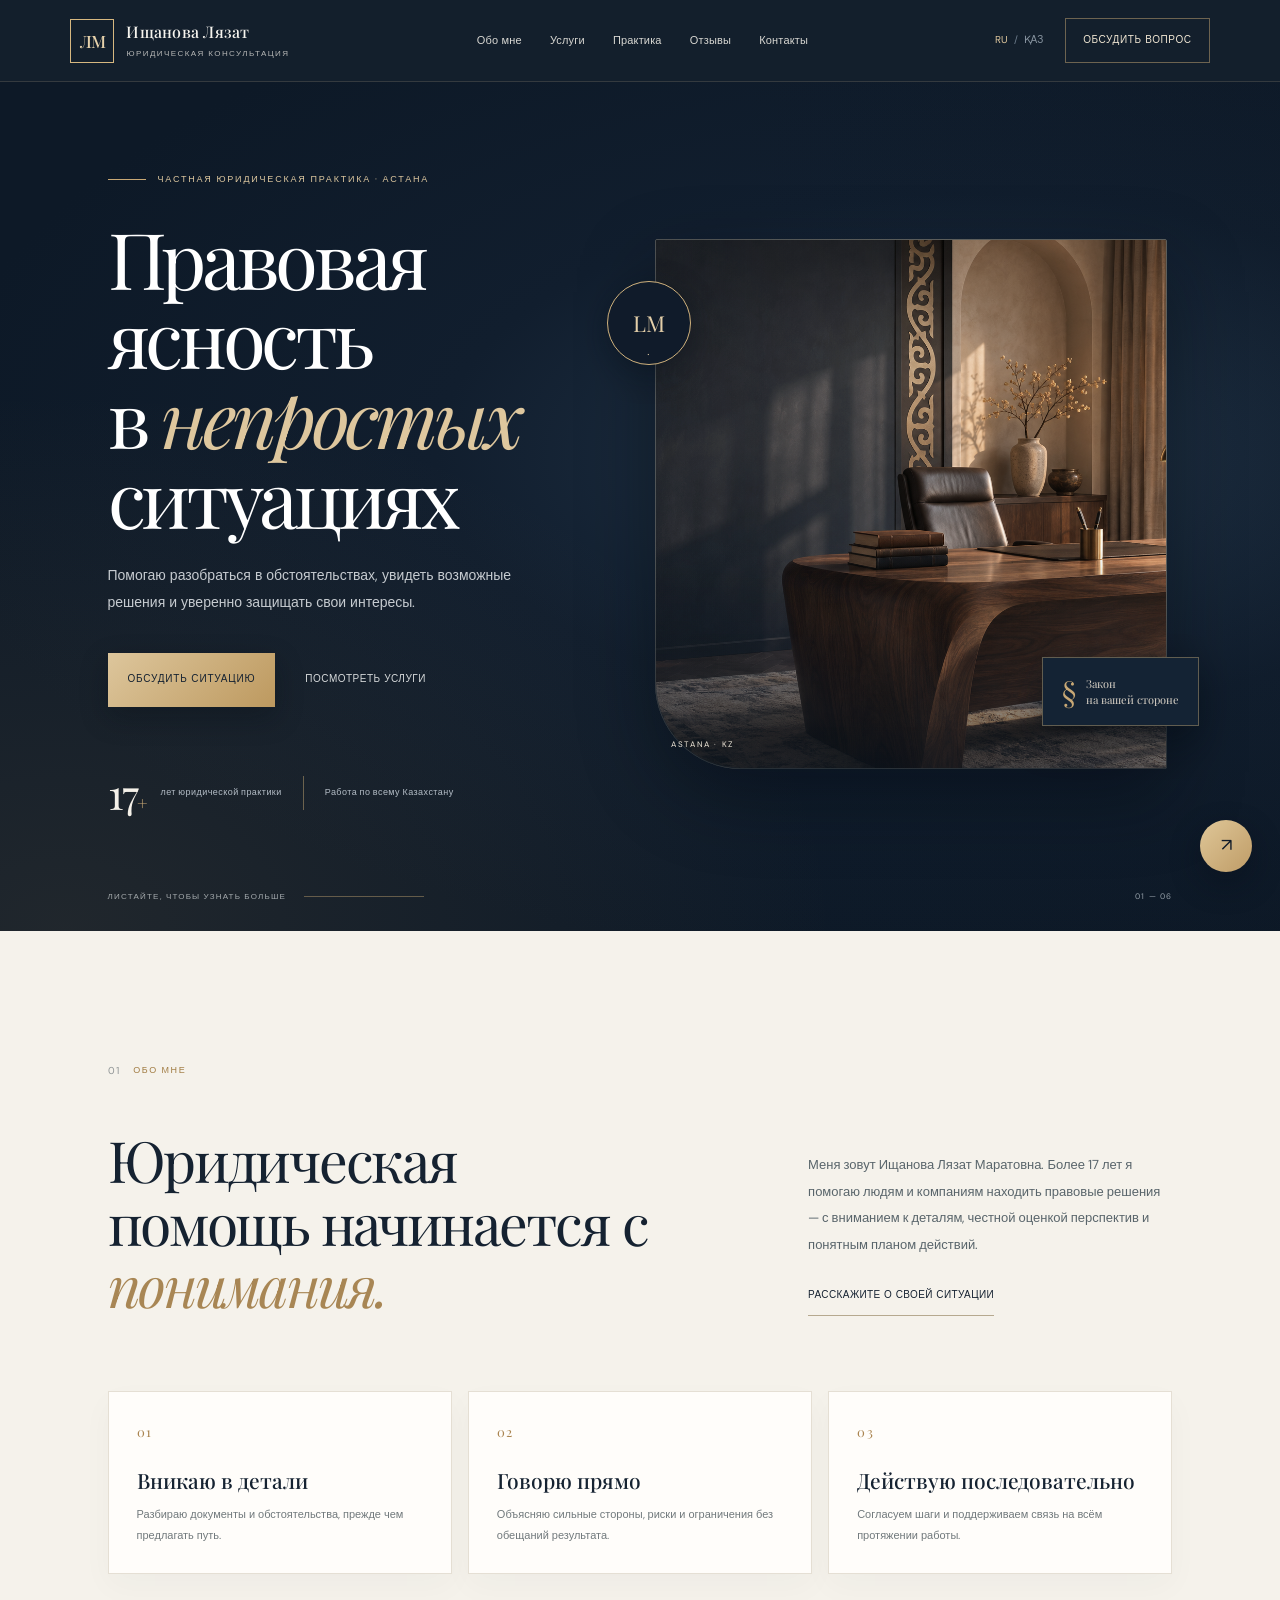
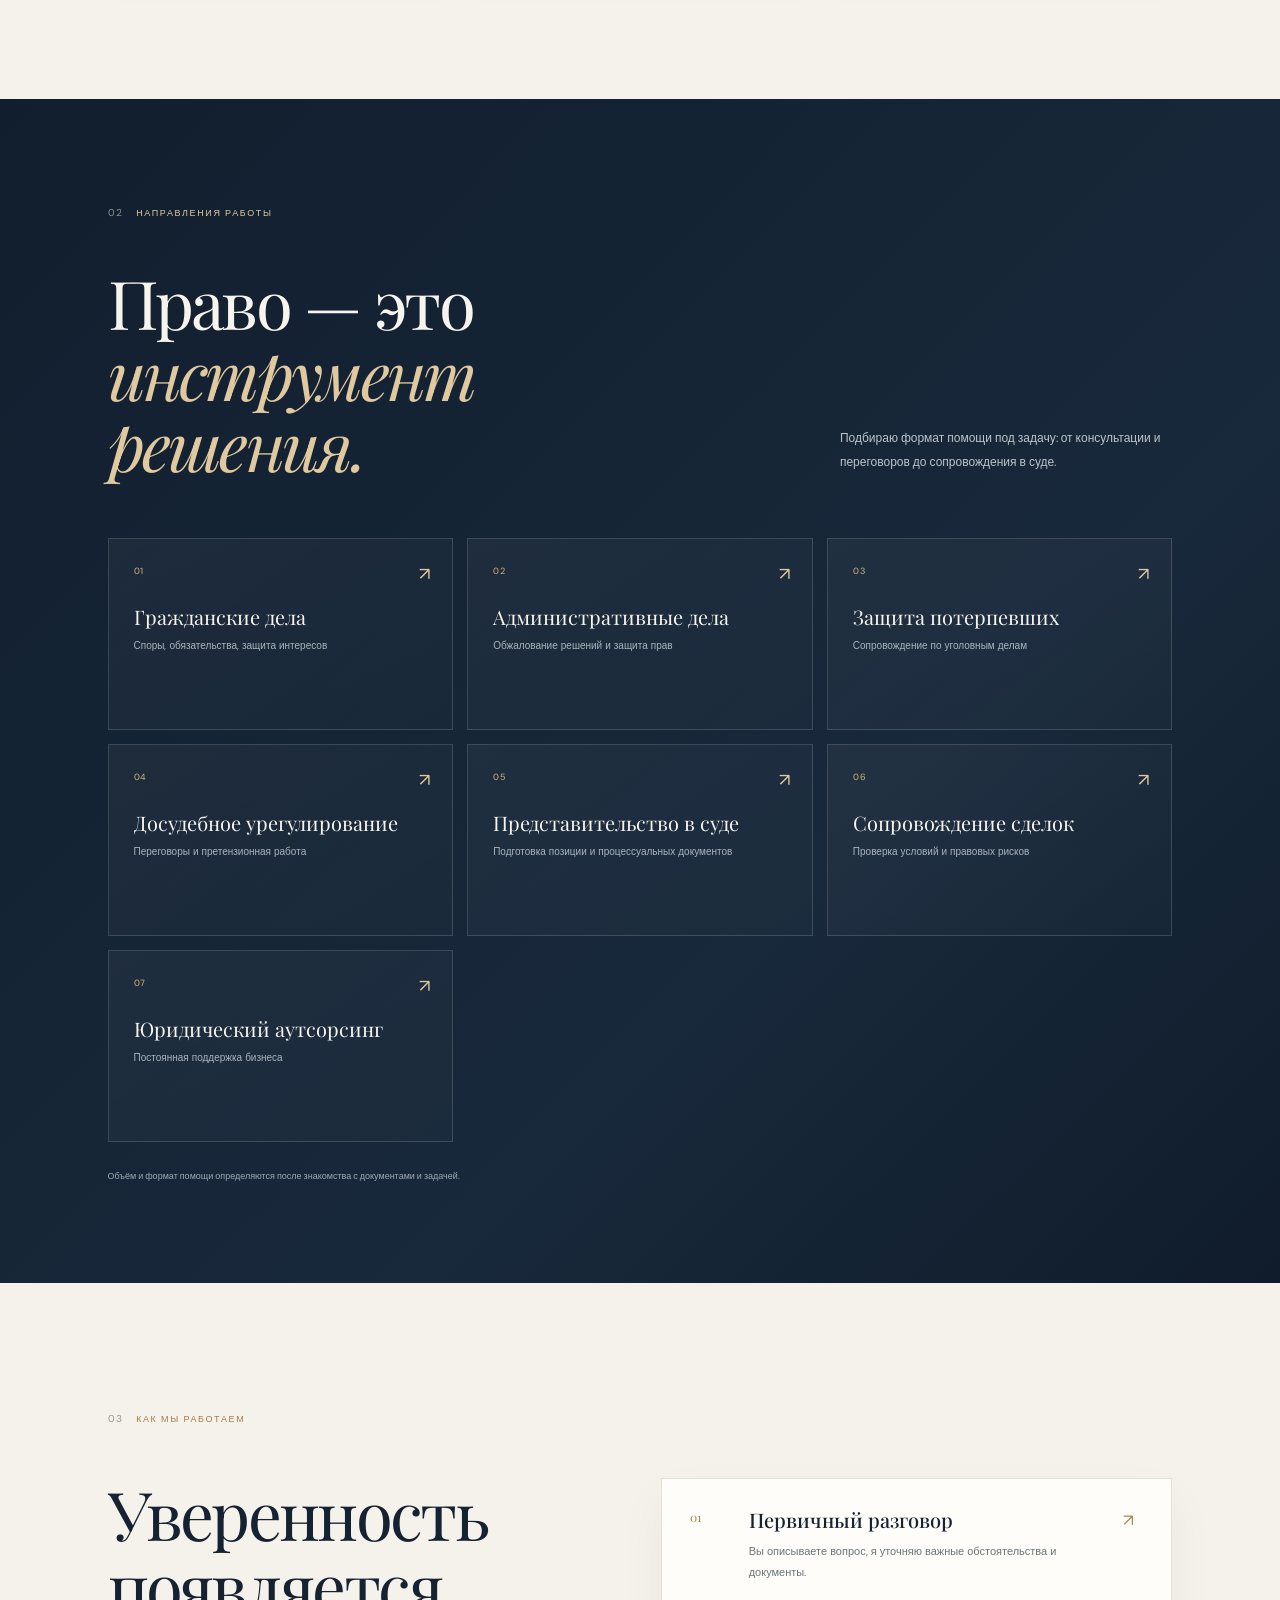
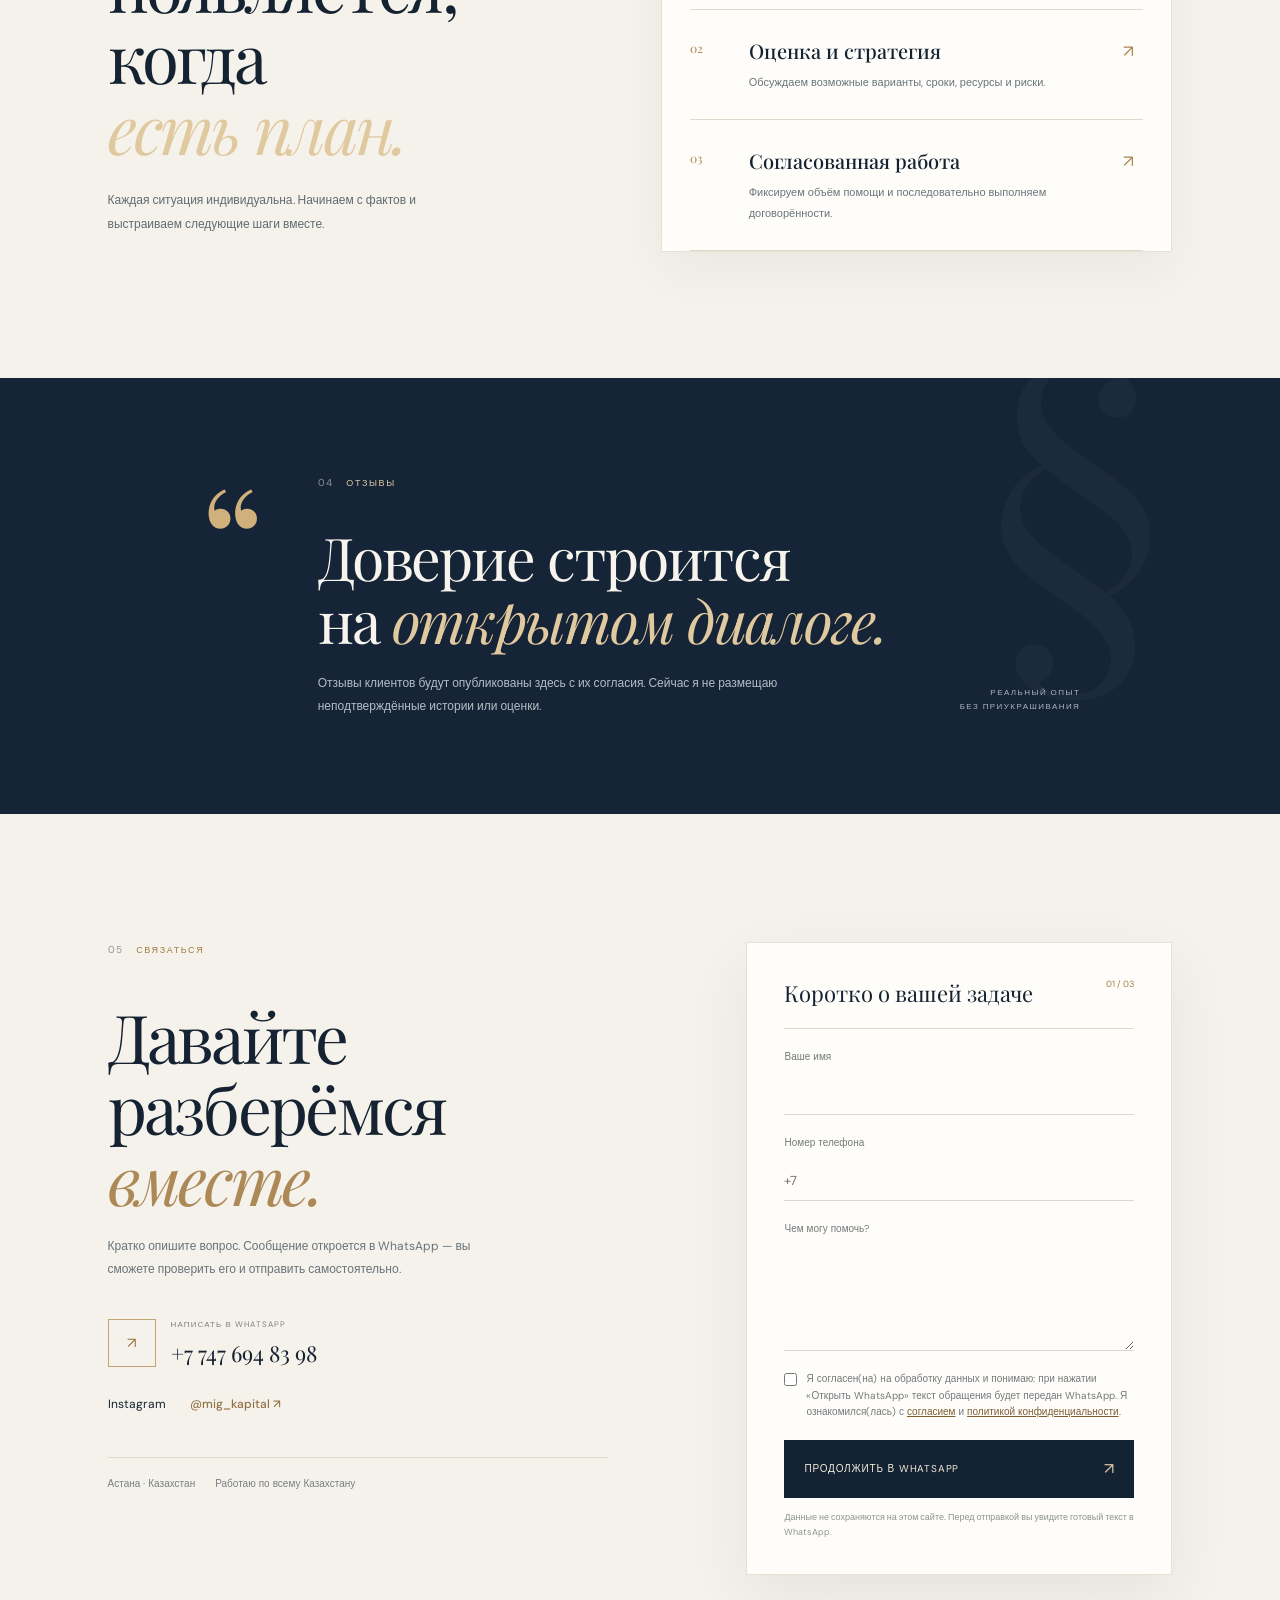
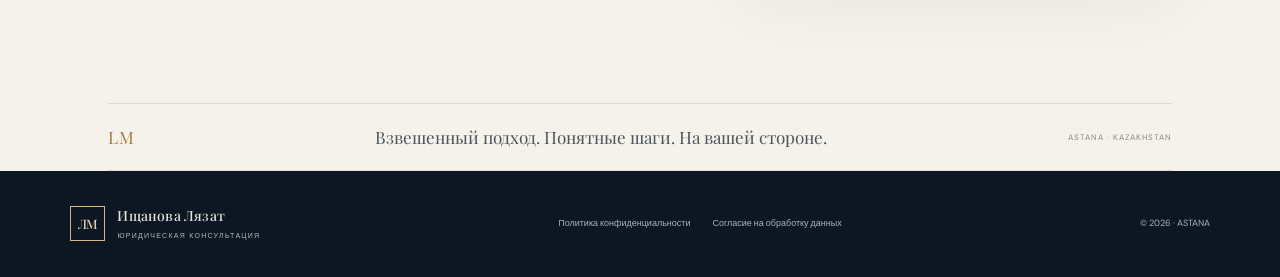
==== index.html @ 74472307 "initial commit" ====
<!doctype html>
<html lang="ru">
<head>
  <meta charset="UTF-8" />
  <meta name="viewport" content="width=device-width, initial-scale=1" />
  <meta name="theme-color" content="#101c2b" />
  <meta name="description" content="Юридическая консультация Ищановой Лязат Маратовны в Астане. Правовая помощь гражданам и бизнесу по всему Казахстану. Опыт более 17 лет." />
  <meta property="og:title" content="Ищанова Лязат Маратовна — юридическая консультация" />
  <meta property="og:description" content="Взвешенная юридическая помощь в Астане и по всему Казахстану." />
  <meta property="og:type" content="website" />
  <title>Ищанова Лязат Маратовна — юридическая консультация в Астане</title>
  <link rel="icon" href="./favicon.svg" type="image/svg+xml" />
  <link rel="preconnect" href="https://fonts.googleapis.com" />
  <link rel="preconnect" href="https://fonts.gstatic.com" crossorigin />
  <link href="https://fonts.googleapis.com/css2?family=DM+Sans:wght@400;500;600;700&family=Playfair+Display:wght@400;500;600&display=swap" rel="stylesheet" />
  <link href="https://fonts.googleapis.com/css2?family=Noto+Sans:ital,wght@0,400..700;1,400..700&family=Noto+Serif:ital,wght@0,400..700;1,400..700&display=swap" rel="stylesheet" />
  <link rel="stylesheet" href="./styles.css" />
  <link rel="stylesheet" href="./redesign.css" />
  <script type="application/ld+json" id="schema">{"@context":"https://schema.org","@type":"LegalService","name":"Юридическая консультация Ищановой Лязат Маратовны","telephone":"+77476948398","areaServed":{"@type":"Country","name":"Казахстан"},"address":{"@type":"PostalAddress","addressLocality":"Астана","addressCountry":"KZ"},"founder":{"@type":"Person","name":"Ищанова Лязат Маратовна"},"knowsLanguage":["ru","kk"]}</script>
</head>
<body>
  <header class="header" id="top">
    <a class="brand" href="#top" aria-label="На главную"><span class="brand-mark">ЛМ</span><span class="brand-copy"><strong>Ищанова Лязат</strong><small>ЮРИДИЧЕСКАЯ КОНСУЛЬТАЦИЯ</small></span></a>
    <button class="menu-toggle" aria-label="Открыть меню" aria-expanded="false"><span></span><span></span></button>
    <nav class="nav" aria-label="Основная навигация"><a href="#about" data-i="navAbout">Обо мне</a><a href="#services" data-i="navServices">Услуги</a><a href="#approach" data-i="navPractice">Практика</a><a href="#reviews" data-i="navReviews">Отзывы</a><a href="#contact" data-i="navContacts">Контакты</a></nav>
    <div class="header-actions"><div class="lang-switch" aria-label="Выбор языка"><button class="lang active" data-lang="ru">RU</button><span>/</span><button class="lang" data-lang="kk">ҚАЗ</button></div><a class="header-cta" href="https://wa.me/77476948398" target="_blank" rel="noopener noreferrer" data-i="headerCta">Обсудить вопрос <span>↗</span></a></div>
  </header>
  <main>
    <section class="hero section-shell">
      <div class="hero-copy"><div class="eyebrow"><span class="eyebrow-line"></span><span data-i="heroEyebrow">Частная юридическая практика · Астана</span></div>
        <h1 data-i="heroTitle">Правовая ясность<br/>в <em>непростых</em> ситуациях</h1>
        <p class="hero-lead" data-i="heroLead">Помогаю разобраться в обстоятельствах, увидеть возможные решения и уверенно защищать свои интересы.</p>
        <div class="hero-actions"><a class="button button-gold" href="#contact" data-i="heroButton">Обсудить ситуацию <span>↗</span></a><a class="text-link" href="#services" data-i="heroMore">Посмотреть услуги <span>↓</span></a></div>
        <div class="hero-proof"><span class="proof-number">17<span>+</span></span><span data-i="yearsLabel">лет юридической практики</span><i></i><span data-i="areaLabel">Работа по всему Казахстану</span></div>
      </div>
      <div class="hero-visual" aria-label="Иллюстрация юридической практики"><img class="hero-photo" src="./hero-office.png" alt="Editorial photograph of a refined legal office" /><div class="visual-grid"></div><div class="orbit orbit-one"></div><div class="orbit orbit-two"></div><div class="portrait-card"><div class="portrait-silhouette"><div class="portrait-head"></div><div class="portrait-body"></div></div><div class="portrait-caption"><span class="caption-rule"></span><span data-i="portraitCaption">Ваша ситуация заслуживает<br/>внимательного разбора</span></div></div><div class="seal">LM<span>·</span></div><div class="floating-note"><span>§</span><small data-i="floatingNote">Закон<br/>на вашей стороне</small></div><span class="visual-index">ASTANA · KZ</span></div>
      <div class="hero-bottom"><span data-i="scrollLabel">ЛИСТАЙТЕ, ЧТОБЫ УЗНАТЬ БОЛЬШЕ</span><span class="hero-bottom-line"></span><span>01 — 06</span></div>
    </section>

    <section class="intro section-shell" id="about"><div class="section-kicker"><span>01</span><span data-i="aboutKicker">ОБО МНЕ</span></div><div class="intro-main"><p class="section-title" data-i="aboutTitle">Юридическая помощь начинается с <em>понимания.</em></p><div class="intro-side"><p data-i="aboutText">Меня зовут Ищанова Лязат Маратовна. Более 17 лет я помогаю людям и компаниям находить правовые решения — с вниманием к деталям, честной оценкой перспектив и понятным планом действий.</p><a class="underlined" href="#contact" data-i="aboutLink">Расскажите о своей ситуации <span>↗</span></a></div></div><div class="value-row"><div class="value"><span class="value-icon">01</span><h3 data-i="value1Title">Вникаю в детали</h3><p data-i="value1Text">Разбираю документы и обстоятельства, прежде чем предлагать путь.</p></div><div class="value"><span class="value-icon">02</span><h3 data-i="value2Title">Говорю прямо</h3><p data-i="value2Text">Объясняю сильные стороны, риски и ограничения без обещаний результата.</p></div><div class="value"><span class="value-icon">03</span><h3 data-i="value3Title">Действую последовательно</h3><p data-i="value3Text">Согласуем шаги и поддерживаем связь на всём протяжении работы.</p></div></div></section>

    <section class="services-section" id="services"><div class="section-shell"><div class="services-head"><div class="section-kicker light"><span>02</span><span data-i="servicesKicker">НАПРАВЛЕНИЯ РАБОТЫ</span></div><div class="services-heading"><h2 data-i="servicesTitle">Право — это<br/><em>инструмент решения.</em></h2><p data-i="servicesLead">Подбираю формат помощи под задачу: от консультации и переговоров до сопровождения в суде.</p></div></div><div class="service-list">
      <a class="service-item" href="#contact"><span class="service-no">01</span><span class="service-name" data-i="s1">Гражданские дела</span><span class="service-detail" data-i="sd1">Споры, обязательства, защита интересов</span><span class="service-arrow">↗</span></a>
      <a class="service-item" href="#contact"><span class="service-no">02</span><span class="service-name" data-i="s2">Административные дела</span><span class="service-detail" data-i="sd2">Обжалование решений и защита прав</span><span class="service-arrow">↗</span></a>
      <a class="service-item" href="#contact"><span class="service-no">03</span><span class="service-name" data-i="s3">Защита потерпевших</span><span class="service-detail" data-i="sd3">Сопровождение по уголовным делам</span><span class="service-arrow">↗</span></a>
      <a class="service-item" href="#contact"><span class="service-no">04</span><span class="service-name" data-i="s4">Досудебное урегулирование</span><span class="service-detail" data-i="sd4">Переговоры и претензионная работа</span><span class="service-arrow">↗</span></a>
      <a class="service-item" href="#contact"><span class="service-no">05</span><span class="service-name" data-i="s5">Представительство в суде</span><span class="service-detail" data-i="sd5">Подготовка позиции и процессуальных документов</span><span class="service-arrow">↗</span></a>
      <a class="service-item" href="#contact"><span class="service-no">06</span><span class="service-name" data-i="s6">Сопровождение сделок</span><span class="service-detail" data-i="sd6">Проверка условий и правовых рисков</span><span class="service-arrow">↗</span></a>
      <a class="service-item" href="#contact"><span class="service-no">07</span><span class="service-name" data-i="s7">Юридический аутсорсинг</span><span class="service-detail" data-i="sd7">Постоянная поддержка бизнеса</span><span class="service-arrow">↗</span></a>
    </div><p class="service-footnote" data-i="serviceFootnote">Объём и формат помощи определяются после знакомства с документами и задачей.</p></div></section>

    <section class="approach section-shell" id="approach"><div class="section-kicker"><span>03</span><span data-i="practiceKicker">КАК МЫ РАБОТАЕМ</span></div><div class="approach-layout"><div><h2 data-i="practiceTitle">Уверенность<br/>появляется, когда<br/><em>есть план.</em></h2><p class="approach-sub" data-i="practiceLead">Каждая ситуация индивидуальна. Начинаем с фактов и выстраиваем следующие шаги вместе.</p></div><div class="steps"><article class="step"><span>01</span><div><h3 data-i="step1Title">Первичный разговор</h3><p data-i="step1Text">Вы описываете вопрос, я уточняю важные обстоятельства и документы.</p></div><b>↗</b></article><article class="step"><span>02</span><div><h3 data-i="step2Title">Оценка и стратегия</h3><p data-i="step2Text">Обсуждаем возможные варианты, сроки, ресурсы и риски.</p></div><b>↗</b></article><article class="step"><span>03</span><div><h3 data-i="step3Title">Согласованная работа</h3><p data-i="step3Text">Фиксируем объём помощи и последовательно выполняем договорённости.</p></div><b>↗</b></article></div></div></section>

    <section class="quote-band" id="reviews"><div class="section-shell quote-inner"><span class="quote-mark">“</span><div><div class="section-kicker light"><span>04</span><span data-i="reviewsKicker">ОТЗЫВЫ</span></div><h2 data-i="reviewsTitle">Доверие строится<br/>на <em>открытом диалоге.</em></h2><p data-i="reviewsText">Отзывы клиентов будут опубликованы здесь с их согласия. Сейчас я не размещаю неподтверждённые истории или оценки.</p></div><span class="quote-note" data-i="reviewsNote">РЕАЛЬНЫЙ ОПЫТ<br/>БЕЗ ПРИУКРАШИВАНИЯ</span></div></section>

    <section class="contact section-shell" id="contact"><div class="contact-left"><div class="section-kicker"><span>05</span><span data-i="contactKicker">СВЯЗАТЬСЯ</span></div><h2 data-i="contactTitle">Давайте разберёмся<br/><em>вместе.</em></h2><p data-i="contactText">Кратко опишите вопрос. Сообщение откроется в WhatsApp — вы сможете проверить его и отправить самостоятельно.</p><a class="contact-whatsapp" href="https://wa.me/77476948398" target="_blank" rel="noopener noreferrer"><span class="wa-icon">↗</span><span><small data-i="writeWhatsapp">НАПИСАТЬ В WHATSAPP</small><strong>+7 747 694 83 98</strong></span></a><a class="instagram-link" href="https://www.instagram.com/mig_kapital?rpxt=cnowOWkyOXo2dXRi" target="_blank" rel="noopener noreferrer"><span>Instagram</span><strong>@mig_kapital ↗</strong></a><div class="contact-meta"><span data-i="locationLabel">Астана · Казахстан</span><span data-i="geoLabel">Работаю по всему Казахстану</span></div></div>
      <form class="contact-form" id="contact-form"><div class="form-heading"><span data-i="formTitle">Коротко о вашей задаче</span><span>01 / 03</span></div><label><span data-i="nameLabel">Ваше имя</span><input name="name" autocomplete="name" required maxlength="80" placeholder="" /></label><label><span data-i="phoneLabel">Номер телефона</span><input name="phone" type="tel" autocomplete="tel" required maxlength="30" placeholder="+7" /></label><label><span data-i="messageLabel">Чем могу помочь?</span><textarea name="message" rows="4" required maxlength="1500"></textarea></label><label class="consent-check"><input name="consent" type="checkbox" required /><span data-i="consentShort">Я согласен(на) на обработку персональных данных и ознакомился(лась) с <a href="./consent.html" target="_blank">согласием</a> и <a href="./privacy.html" target="_blank">политикой конфиденциальности</a>.</span></label><button class="button button-dark" type="submit"><span data-i="formButton">Продолжить в WhatsApp</span><span>↗</span></button><p class="form-note" id="form-note" aria-live="polite" data-i="formNote">Данные не сохраняются на этом сайте. Перед отправкой вы увидите готовый текст в WhatsApp.</p></form>
    </section>
    <section class="closing-line"><span>LM</span><p data-i="closingText">Взвешенный подход. Понятные шаги. На вашей стороне.</p><span>ASTANA · KAZAKHSTAN</span></section>
  </main>
  <footer class="footer"><a class="brand footer-brand" href="#top"><span class="brand-mark">ЛМ</span><span class="brand-copy"><strong>Ищанова Лязат</strong><small>ЮРИДИЧЕСКАЯ КОНСУЛЬТАЦИЯ</small></span></a><div class="footer-links"><a href="./privacy.html" data-i="privacyLink">Политика конфиденциальности</a><a href="./consent.html" data-i="consentLink">Согласие на обработку данных</a></div><span>© <span id="year"></span> · ASTANA</span></footer>
  <a class="floating-wa" href="https://wa.me/77476948398" target="_blank" rel="noopener noreferrer" aria-label="Открыть WhatsApp">↗</a>
  <script src="./script.js" defer></script>
<script src=./form-copy.js defer></script><script src=./hero-copy.js defer></script><script src=./form.js defer></script></body>
</html>
---- styles.css ----
:root{--navy:#101c2b;--navy2:#172638;--ink:#182635;--muted:#65717a;--gold:#c9a875;--gold2:#dfc79e;--cream:#f5f3ef;--white:#fff;--line:#dedbd4;--serif:'Playfair Display',Georgia,serif;--sans:'DM Sans',Arial,sans-serif}*{box-sizing:border-box}html{scroll-behavior:smooth;scroll-padding-top:92px}body{margin:0;background:var(--cream);color:var(--ink);font-family:var(--sans);font-size:15px;-webkit-font-smoothing:antialiased}a{color:inherit;text-decoration:none}button,input,textarea{font:inherit}.section-shell{padding-left:max(7.2vw,28px);padding-right:max(7.2vw,28px)}.header{height:88px;padding:0 max(4.6vw,24px);display:flex;align-items:center;justify-content:space-between;background:var(--navy);color:#f7f5ef;position:sticky;top:0;z-index:20;border-bottom:1px solid #ffffff17}.brand{display:flex;align-items:center;gap:12px;min-width:220px}.brand-mark{width:42px;height:42px;border:1px solid #c9a8758c;color:var(--gold2);display:grid;place-items:center;font:500 16px var(--serif);letter-spacing:-1px}.brand-copy{display:flex;flex-direction:column;gap:5px}.brand-copy strong{font:500 16px var(--serif);letter-spacing:.01em}.brand-copy small{font-size:8px;letter-spacing:.15em;color:#b7b8b7}.nav{display:flex;align-items:center;gap:30px}.nav a{font-size:11px;color:#d5d7d8;transition:color .2s}.nav a:hover,.footer-links a:hover{color:var(--gold2)}.header-actions{display:flex;align-items:center;gap:22px}.lang-switch{display:flex;align-items:center;gap:6px;color:#718090;font-size:10px}.lang{color:#8894a0;background:none;border:0;padding:4px 0;cursor:pointer;font-size:10px}.lang.active{color:var(--gold2)}.header-cta{border:1px solid #c9a87584;padding:13px 15px;color:#f0e6d3;font-size:10px;letter-spacing:.02em}.header-cta span{padding-left:12px;color:var(--gold)}.menu-toggle{display:none}.hero{background:var(--navy);color:var(--white);height:min(700px,calc(100vh - 88px));min-height:600px;display:grid;grid-template-columns:1.06fr .94fr;position:relative;overflow:hidden;padding-top:62px;padding-bottom:74px}.hero-copy{align-self:center;position:relative;z-index:2;padding-bottom:22px}.eyebrow,.section-kicker{display:flex;align-items:center;gap:12px;color:var(--gold);font-size:9px;letter-spacing:.17em;text-transform:uppercase}.eyebrow-line{width:29px;height:1px;background:var(--gold)}h1,h2,p{margin-top:0}h1{font:400 clamp(48px,6.25vw,88px)/1.04 var(--serif);letter-spacing:-.045em;margin:31px 0 23px;max-width:700px}h1 em,h2 em,.section-title em{font-weight:400;color:var(--gold2)}.hero-lead{max-width:430px;color:#c0c6cb;font-size:14px;line-height:1.9}.hero-actions{display:flex;align-items:center;gap:27px;margin-top:34px}.button{display:flex;align-items:center;justify-content:space-between;gap:28px;padding:17px 19px;border:0;cursor:pointer;font-size:10px;letter-spacing:.03em;transition:transform .2s,background .2s}.button:hover{transform:translateY(-2px)}.button-gold{background:var(--gold);color:#142131}.button-gold span{font-size:16px}.text-link{font-size:10px;color:#d6d9da}.text-link span{margin-left:8px;color:var(--gold)}.hero-proof{display:flex;align-items:center;gap:12px;margin-top:52px;color:#aeb6bc;font-size:9px;letter-spacing:.05em}.proof-number{font:400 34px var(--serif);color:#f5f1e9;letter-spacing:-.04em}.proof-number span{font-size:18px;color:var(--gold)}.hero-proof i{height:27px;width:1px;background:#596471;margin:0 7px}.hero-visual{position:relative;min-height:470px;overflow:hidden}.visual-grid{position:absolute;inset:10% 0 3% 7%;opacity:.2;background-image:linear-gradient(#73808e 1px,transparent 1px),linear-gradient(90deg,#73808e 1px,transparent 1px);background-size:56px 56px;mask-image:linear-gradient(90deg,transparent,black 35%,black 88%,transparent)}.orbit{position:absolute;border:1px solid #c7a9753e;border-radius:50%;aspect-ratio:1}.orbit-one{width:76%;right:1%;top:9%}.orbit-two{width:60%;right:9%;top:17%}.portrait-card{position:absolute;top:7%;right:10%;width:56%;height:79%;background:linear-gradient(153deg,#243547,#182838 75%);overflow:hidden;border:1px solid #ddc69c45;box-shadow:22px 28px 70px #0005}.portrait-card:before{content:"";position:absolute;inset:12px;border:1px solid #c9a87542;z-index:1}.portrait-silhouette{position:absolute;inset:3% 0 0;background:radial-gradient(ellipse at 48% 35%,#947c61 0,#6c5d50 13%,transparent 14%),radial-gradient(ellipse at 50% 45%,#453d38 0,#292f33 22%,transparent 23%),linear-gradient(140deg,transparent 42%,#263240 43%);filter:saturate(.72)}.portrait-head{position:absolute;width:27%;aspect-ratio:.8;top:19%;left:38%;border-radius:47% 48% 43% 44%;background:linear-gradient(100deg,#705c4e,#b29472 50%,#695648);box-shadow:inset -10px -4px 20px #302a27}.portrait-head:before{content:"";position:absolute;inset:-8% -7% 37%;border-radius:55% 52% 20% 17%;background:#24282b}.portrait-body{position:absolute;width:71%;height:57%;bottom:4%;left:15%;border-radius:48% 48% 0 0;background:linear-gradient(105deg,#1c2630,#34404a 50%,#202c36);clip-path:polygon(26% 0,74% 0,100% 100%,0 100%)}.portrait-body:before{content:"";position:absolute;left:44%;top:0;width:15%;height:83%;background:linear-gradient(90deg,#c9a875,#e4cfaa,#b49461);clip-path:polygon(0 0,100% 0,60% 15%,100% 27%,60% 100%,40% 100%,0 27%,40% 15%)}.portrait-caption{position:absolute;z-index:2;bottom:8%;left:11%;display:flex;gap:11px;align-items:center;color:#e6dfd3;font:400 12px/1.55 var(--serif)}.caption-rule{height:29px;width:1px;background:var(--gold)}.seal{position:absolute;top:16%;left:6%;width:75px;height:75px;border:1px solid #d7bb8b;border-radius:50%;display:grid;place-items:center;color:var(--gold2);font:400 22px var(--serif);background:#101c2bc9}.seal span{position:absolute;bottom:4px;font-size:10px}.floating-note{position:absolute;right:0;bottom:19%;display:flex;gap:10px;align-items:center;color:#d7d0c5;background:#1f2c3bbf;border:1px solid #c9a87548;padding:12px}.floating-note>span{font:28px var(--serif);color:var(--gold)}.floating-note small{font:10px/1.4 var(--serif)}.visual-index{position:absolute;right:3%;top:3%;font-size:8px;letter-spacing:.2em;color:#8995a0}.hero-bottom{position:absolute;bottom:27px;left:max(7.2vw,28px);right:max(7.2vw,28px);display:flex;align-items:center;gap:18px;color:#84909b;font-size:8px;letter-spacing:.15em}.hero-bottom span:last-child{margin-left:auto}.hero-bottom-line{height:1px;background:#65717a;flex:1;max-width:94px}.intro{padding-top:125px;padding-bottom:125px}.section-kicker{color:#a17c43;font-size:9px}.section-kicker>span:first-child{font-size:10px;color:#8f9495}.section-kicker>span:last-child{letter-spacing:.18em}.intro-main{display:grid;grid-template-columns:1.16fr .84fr;gap:12%;margin-top:42px;align-items:end}.section-title{font:400 clamp(34px,4vw,55px)/1.17 var(--serif);letter-spacing:-.04em;max-width:630px;margin:0}.section-title em{color:#ad8957}.intro-side p{font-size:12px;line-height:2;color:#616b70;margin-bottom:23px;max-width:420px}.underlined{font-size:10px;border-bottom:1px solid #b6a98f;padding-bottom:9px;display:inline-block}.underlined span{color:#ac8954;padding-left:18px}.value-row{display:grid;grid-template-columns:repeat(3,1fr);border-top:1px solid var(--line);margin-top:85px}.value{padding:26px 34px 0 0;max-width:300px}.value+.value{border-left:1px solid var(--line);padding-left:32px}.value-icon{font:400 12px var(--serif);color:#a9834e}.value h3{font:500 19px var(--serif);margin:19px 0 10px}.value p{font-size:11px;color:#71797c;line-height:1.8;margin:0}.services-section{background:var(--navy);color:#f7f4ee;padding:100px 0 88px}.light{color:var(--gold2)}.services-heading{display:grid;grid-template-columns:1fr .62fr;gap:14%;align-items:end;margin:38px 0 50px}.services-heading h2,.approach h2,.contact h2{font:400 clamp(38px,4.9vw,64px)/1.12 var(--serif);letter-spacing:-.04em;margin:0}.services-heading h2 em,.approach h2 em,.contact h2 em,.quote-inner h2 em{color:var(--gold2)}.services-heading p{font-size:12px;line-height:1.9;color:#aeb8c0;max-width:340px;margin:0 0 7px}.service-list{border-top:1px solid #ffffff29}.service-item{display:grid;grid-template-columns:58px 1.1fr .9fr 24px;align-items:center;min-height:70px;border-bottom:1px solid #ffffff29;transition:padding .25s,background .25s}.service-item:hover{padding:0 12px;background:#ffffff08}.service-no{font-size:9px;color:var(--gold)}.service-name{font:400 19px var(--serif)}.service-detail{font-size:10px;color:#9da8b1}.service-arrow{color:var(--gold);font-size:16px}.service-footnote{font-size:9px;color:#7f8b95;margin:23px 0 0}.approach{padding-top:117px;padding-bottom:120px}.approach-layout{display:grid;grid-template-columns:.9fr 1.1fr;gap:10%;margin-top:48px}.approach-sub{font-size:11px;color:#69757a;line-height:1.9;max-width:325px;margin-top:25px}.steps{border-top:1px solid var(--line)}.step{display:grid;grid-template-columns:38px 1fr 20px;gap:17px;padding:25px 0 24px;border-bottom:1px solid var(--line)}.step>span{font:400 12px var(--serif);color:#a9824b;padding-top:3px}.step h3{font:500 18px var(--serif);margin:0 0 8px}.step p{font-size:10px;color:#69757a;line-height:1.8;margin:0;max-width:400px}.step>b{color:#ac8954;font-weight:400}.quote-band{background:#18283a;color:#f7f4ee;padding:87px max(7.2vw,28px);position:relative;overflow:hidden}.quote-band:after{content:"§";position:absolute;right:9%;top:-28%;font:350px var(--serif);color:#ffffff07}.quote-inner{display:grid;grid-template-columns:100px 1fr auto;position:relative;z-index:1;align-items:start}.quote-mark{color:var(--gold);font:140px/.8 var(--serif)}.quote-inner h2{font:400 clamp(34px,4.1vw,53px)/1.13 var(--serif);letter-spacing:-.035em;margin:29px 0 18px}.quote-inner p{font-size:11px;line-height:1.8;color:#b4bec5;max-width:470px;margin:0}.quote-note{font-size:8px;line-height:1.8;color:#8f9aa2;letter-spacing:.16em;text-align:right;align-self:end;padding-bottom:4px}.contact{display:grid;grid-template-columns:1fr .78fr;gap:12%;padding-top:116px;padding-bottom:116px}.contact h2{margin:36px 0 18px}.contact h2 em{color:#ad8957}.contact-left>p{font-size:11px;color:#68747a;line-height:1.8;max-width:385px}.contact-whatsapp{display:flex;gap:15px;align-items:center;margin-top:32px}.wa-icon{width:42px;height:42px;border:1px solid #c3a574;color:#9a7949;display:grid;place-items:center}.contact-whatsapp>span:last-child{display:flex;flex-direction:column;gap:6px}.contact-whatsapp small{font-size:8px;letter-spacing:.14em;color:#7a8283}.contact-whatsapp strong{font:400 19px var(--serif)}.instagram-link{display:flex;gap:24px;align-items:center;margin-top:27px;font-size:11px}.instagram-link strong{font-weight:500;color:#917044}.contact-meta{display:flex;gap:20px;border-top:1px solid var(--line);margin-top:43px;padding-top:18px;color:#788083;font-size:9px}.contact-form{padding:29px 32px;background:#fff;box-shadow:0 20px 55px #1525350b;align-self:center}.form-heading{display:flex;justify-content:space-between;border-bottom:1px solid var(--line);padding-bottom:18px;margin-bottom:18px;font:400 20px var(--serif)}.form-heading span:last-child{font:9px var(--sans);color:#a37d48}.contact-form>label:not(.consent-check){display:flex;flex-direction:column;gap:9px;margin:17px 0}.contact-form label>span{font-size:9px;color:#737a7c}.contact-form input:not([type=checkbox]),.contact-form textarea{border:0;border-bottom:1px solid #d8d8d4;background:transparent;padding:7px 0;outline:0;resize:vertical;font-size:12px;color:var(--ink)}.contact-form input:focus,.contact-form textarea:focus{border-color:#b39464}.consent-check{display:flex;gap:9px;align-items:flex-start;font-size:9px;color:#737a7c;line-height:1.55;margin:19px 0}.consent-check input{accent-color:#a37d48;margin:2px 0 0}.consent-check a{text-decoration:underline;color:#7d5e34}.button-dark{background:var(--navy);color:#f3e9d8;width:100%}.button-dark span:last-child{font-size:16px;color:var(--gold2)}.form-note{font-size:9px!important;line-height:1.6!important;color:#8c9394!important;margin:12px 0 0!important}.closing-line{border-top:1px solid var(--line);border-bottom:1px solid var(--line);margin:0 max(7.2vw,28px);padding:19px 0;display:flex;align-items:center;justify-content:space-between;color:#838a8a;font-size:8px;letter-spacing:.13em}.closing-line>span:first-child{font:17px var(--serif);color:#a37d48}.closing-line p{font:400 15px var(--serif);color:#4b565c;margin:0;letter-spacing:0}.footer{background:var(--navy);color:#e7e4dc;padding:32px max(4.6vw,24px);display:flex;align-items:center;justify-content:space-between;gap:20px}.footer-brand{min-width:auto}.footer .brand-mark{width:35px;height:35px;font-size:13px}.footer .brand-copy strong{font-size:14px}.footer .brand-copy small{font-size:7px}.footer-links{display:flex;gap:22px}.footer-links a,.footer>span{font-size:9px;color:#aab3b8}.floating-wa{position:fixed;z-index:15;right:25px;bottom:25px;width:48px;height:48px;border-radius:50%;display:grid;place-items:center;background:var(--gold);color:var(--navy);box-shadow:0 7px 24px #0e1b2a40;font-size:18px;transition:transform .2s}.floating-wa:hover{transform:translateY(-3px)}.legal-page{min-height:calc(100vh - 160px);padding-top:72px;padding-bottom:85px}.legal-page h1{font-size:clamp(38px,5vw,60px);color:var(--navy);max-width:850px}.legal-page h2{font:500 23px var(--serif);margin:35px 0 12px}.legal-page p,.legal-page li{max-width:820px;font-size:13px;line-height:1.9;color:#515d64}.legal-page .legal-back{display:inline-block;margin-top:28px;color:#8b6b3d;border-bottom:1px solid #b6a98f;padding-bottom:6px;font-size:11px}.legal-note{padding:16px 19px;border-left:2px solid var(--gold);background:#edeae3}.legal-page .section-kicker{margin-bottom:30px}@media(max-width:1050px){.nav{gap:16px}.nav a{font-size:10px}.brand{min-width:195px}.header-actions{gap:13px}.header-cta{padding:12px}.hero{grid-template-columns:1.05fr .95fr}.portrait-card{right:7%;width:62%}.floating-note{right:-5px}.section-shell{padding-left:5vw;padding-right:5vw}.contact{gap:7%}}@media(max-width:780px){html{scroll-padding-top:72px}.header{height:72px;padding:0 22px}.brand{min-width:0}.brand-mark{width:36px;height:36px}.brand-copy strong{font-size:14px}.brand-copy small{font-size:7px}.header-actions{margin-left:auto;margin-right:16px}.header-cta{display:none}.menu-toggle{display:flex;flex-direction:column;gap:6px;background:none;border:0;padding:10px;order:3}.menu-toggle span{height:1px;width:22px;background:#e9dfce}.nav{display:none;position:absolute;top:72px;left:0;right:0;background:var(--navy);padding:16px 23px 24px;border-top:1px solid #ffffff19;align-items:flex-start;flex-direction:column;gap:18px}.nav.open{display:flex}.nav a{font-size:12px}.hero{height:auto;min-height:0;grid-template-columns:1fr;padding-top:70px;padding-bottom:74px}.hero-copy{padding:0}.hero h1{font-size:clamp(47px,11vw,75px);margin-top:25px}.hero-lead{max-width:390px}.hero-proof{margin-top:40px}.hero-visual{min-height:450px;margin-top:15px}.portrait-card{width:60%;right:13%;top:5%;height:86%}.orbit-one{width:72%;right:4%;top:10%}.orbit-two{width:58%;right:11%;top:17%}.floating-note{right:4%;bottom:14%}.seal{left:8%;top:13%}.hero-bottom{bottom:25px}.intro{padding-top:83px;padding-bottom:80px}.intro-main{grid-template-columns:1fr;gap:25px;margin-top:28px}.section-title{font-size:42px}.value-row{margin-top:50px;grid-template-columns:1fr}.value{padding:21px 0!important;max-width:none;border-left:0!important;border-bottom:1px solid var(--line)}.value h3{margin:9px 0 6px}.services-section{padding:78px 0 68px}.services-heading{grid-template-columns:1fr;gap:18px;margin:30px 0}.services-heading h2,.approach h2,.contact h2{font-size:46px}.service-item{grid-template-columns:33px 1fr 22px;min-height:72px}.service-name{font-size:16px}.service-detail{display:none}.service-arrow{grid-column:3;grid-row:1}.approach{padding-top:82px;padding-bottom:80px}.approach-layout{grid-template-columns:1fr;gap:32px;margin-top:30px}.approach-sub{margin-top:18px}.quote-band{padding:66px 5vw}.quote-inner{grid-template-columns:44px 1fr;gap:13px}.quote-mark{font-size:76px}.quote-inner h2{font-size:39px;margin:23px 0 15px}.quote-note{grid-column:2;text-align:left;margin-top:22px}.contact{grid-template-columns:1fr;gap:35px;padding-top:82px;padding-bottom:76px}.contact h2{margin-top:29px}.contact-meta{margin-top:28px}.contact-form{padding:25px 22px}.closing-line{margin:0 5vw;gap:15px}.closing-line p{font-size:12px}.closing-line>span:last-child{display:none}.footer{padding:26px 22px;flex-wrap:wrap}.footer-links{order:3;width:100%;flex-wrap:wrap}.floating-wa{right:15px;bottom:15px;width:43px;height:43px}}@media(max-width:390px){.header{padding:0 14px}.brand-copy small{letter-spacing:.1em}.header-actions{margin-right:7px}.hero{padding-left:22px;padding-right:22px}.hero-visual{min-height:370px}.portrait-card{width:66%;right:8%}.section-title{font-size:37px}.services-heading h2,.approach h2,.contact h2{font-size:40px}.contact-meta{flex-direction:column;gap:8px}.footer-links{gap:13px}.footer-links a{font-size:8px}}
.legal-switch{display:flex;align-items:center;gap:8px;margin:18px 0 25px;color:#9da3a3;font-size:10px}.legal-lang{background:none;border:0;padding:5px 0;color:#8e9698;cursor:pointer;font-size:10px}.legal-lang.active{color:#9b7748}

.message-preview{border:1px solid #d8d4ca;padding:15px;margin:18px 0 8px;background:#faf9f6}.preview-label{font-size:10px;color:#525f66}.message-preview textarea{display:block;width:100%;margin:12px 0;padding:10px;border:1px solid #d8d4ca;background:white;font-size:11px;line-height:1.6;resize:vertical}.message-preview .form-note{margin:0 0 12px!important}
---- redesign.css ----
:root{--navy:#101b2a;--navy2:#182739;--cream:#f5f2eb;--gold:#c8a875;--gold2:#e1c99f;--ink:#152231;--muted:#65717a;--line:#dfd9ce}
body{background:var(--cream);font-size:15px;line-height:1.65}
.header{height:82px;padding-inline:clamp(22px,5.5vw,88px);backdrop-filter:blur(15px);background:rgba(12,24,38,.97);border-bottom:1px solid rgba(222,201,164,.16)}
.brand-mark{width:44px;height:44px;border-color:#d6b780;color:#e6d1ab;font-size:17px}.brand-copy strong{font-size:16px;letter-spacing:.015em}.brand-copy small{font-size:8px;letter-spacing:.18em}.nav{gap:clamp(16px,2.2vw,34px)}.nav a{font-size:11px;letter-spacing:.015em;color:#d8d7d2}.header-cta{padding:13px 17px;font-size:10px;letter-spacing:.06em;text-transform:uppercase;border-color:#c8a87580;transition:background .25s,color .25s}.header-cta:hover{background:var(--gold);color:var(--navy)}
.hero{height:auto;min-height:690px;padding:90px clamp(24px,8.4vw,144px) 95px;grid-template-columns:minmax(440px,.94fr) minmax(390px,1.06fr);align-items:center;gap:4.5%;background:radial-gradient(ellipse at 76% 44%,#23364a 0%,#111e2e 39%,#0d1927 76%)}
.hero:after{content:"";position:absolute;inset:0;pointer-events:none;background:linear-gradient(90deg,transparent 55%,rgba(11,21,33,.14)),radial-gradient(ellipse at 5% 100%,#a8875420,transparent 45%)}
.hero-copy{padding:0 0 15px;z-index:3}.eyebrow{font-size:9px;letter-spacing:.2em;color:#ddc79f}.eyebrow-line{width:38px}.hero h1{font-size:clamp(57px,6.1vw,90px);line-height:1.02;letter-spacing:-.055em;margin:32px 0 25px;max-width:680px}.hero h1 em{color:#dec79e}.hero-lead{font-size:14px;line-height:1.9;max-width:430px;color:#c6cbd0}.hero-actions{margin-top:37px;gap:30px}.button{min-height:54px;padding:16px 20px;font-size:10px;letter-spacing:.08em;text-transform:uppercase}.button-gold{background:linear-gradient(135deg,#ddc69c,#bd995f);box-shadow:0 10px 28px #050c1450;color:#152231}.button-gold:hover{background:#ead7b4}.text-link{font-size:10px;letter-spacing:.05em;text-transform:uppercase}.hero-proof{margin-top:58px;gap:14px;font-size:9px;line-height:1.5;color:#b4bdc6}.proof-number{font-size:42px}.hero-proof i{height:34px;background:#c4a8737d}.hero-visual{min-height:530px;overflow:visible;z-index:2}.hero-photo{position:absolute;z-index:1;inset:0 1% 0 4%;width:95%;height:100%;object-fit:cover;object-position:53% center;border:1px solid #dfc79b5c;border-radius:2px 2px 2px 86px;box-shadow:0 28px 75px #03091165;filter:saturate(.78) contrast(1.02)}.hero-visual:after{content:"";position:absolute;z-index:2;inset:0 1% 0 4%;border-radius:2px 2px 2px 86px;background:linear-gradient(0deg,#0d18249c 0%,transparent 43%),linear-gradient(90deg,#101b2a2e,transparent 60%);pointer-events:none}.visual-grid,.orbit,.portrait-card{display:none}.seal{z-index:4;top:8%;left:-5%;width:84px;height:84px;background:#101b2a;border-color:#d0b27d;color:#e4cfa9;box-shadow:0 8px 30px #07101b70}.floating-note{z-index:4;right:-5%;bottom:8%;padding:15px 19px;background:#142334;border:1px solid #c5a67470;box-shadow:0 15px 35px #050d1675}.floating-note small{font-size:11px}.visual-index{z-index:4;top:auto;bottom:18px;left:7%;right:auto;color:#f2eadb;font-size:8px}.hero-bottom{left:clamp(24px,8.4vw,144px);right:clamp(24px,8.4vw,144px);bottom:27px;color:#a5afb8}.hero-bottom-line{max-width:120px;background:#c9a87570}
.intro{padding:132px clamp(24px,8.4vw,144px) 125px}.section-kicker{font-size:9px;letter-spacing:.2em}.intro-main{grid-template-columns:1.12fr .74fr;gap:14%;margin-top:49px}.section-title{font-size:clamp(43px,4.45vw,67px);line-height:1.1;max-width:680px}.section-title em{color:#a88654}.intro-side p{font-size:13px;line-height:2.05;color:#59656b}.underlined{font-size:10px;letter-spacing:.04em;text-transform:uppercase;padding-bottom:11px}.value-row{border:0;gap:16px;margin-top:75px}.value,.value+.value{padding:28px!important;max-width:none;border:1px solid #e5dfd4!important;background:#fffdfa;box-shadow:0 12px 30px #28313a08;transition:transform .25s,box-shadow .25s}.value:hover{transform:translateY(-5px);box-shadow:0 20px 38px #28313a12}.value-icon{font-size:13px;letter-spacing:.12em}.value h3{font-size:21px;margin:21px 0 10px}.value p{font-size:11px;line-height:1.9}
.services-section{padding:106px 0 99px;background:linear-gradient(135deg,#111e2e,#18293b 65%,#101c2b)}.services-section>.section-shell{padding-inline:clamp(24px,8.4vw,144px)}.services-heading{grid-template-columns:1fr .55fr;gap:12%;margin:45px 0 57px}.services-heading h2,.approach h2,.contact h2{font-size:clamp(46px,5.25vw,76px);line-height:1.06}.services-heading p{font-size:12px;line-height:2;color:#bdc4c8}.service-list{display:grid;grid-template-columns:repeat(3,minmax(0,1fr));gap:14px;border:0}.service-item{position:relative;display:flex;flex-direction:column;align-items:flex-start;justify-content:flex-start;gap:0;min-height:192px;padding:25px 25px 28px;border:1px solid #ffffff25;background:linear-gradient(145deg,#ffffff0b,#ffffff04);transition:transform .25s,border-color .25s,background .25s}.service-item:hover{padding:25px 25px 28px;transform:translateY(-4px);border-color:#c8a875a0;background:#ffffff10}.service-no{font-size:9px;letter-spacing:.1em;color:#d5b780}.service-name{font-size:20px;line-height:1.3;margin-top:25px;max-width:290px}.service-detail{font-size:10px;line-height:1.6;margin-top:8px;color:#abb5bd}.service-arrow{position:absolute;right:22px;top:21px;color:#e1c99f;font-size:18px}.service-footnote{margin-top:26px;font-size:9px;line-height:1.8;color:#9daab4}
.approach{padding:128px clamp(24px,8.4vw,144px) 126px}.approach-layout{grid-template-columns:.92fr 1.08fr;gap:11%;margin-top:51px}.approach-sub{font-size:12px;line-height:2;color:#616c71;max-width:360px}.steps{border:1px solid #e6e0d5;background:#fffdfa;padding:0 28px;box-shadow:0 20px 46px #1a29300c}.step{grid-template-columns:42px 1fr 20px;gap:17px;padding:27px 0}.step h3{font-size:20px}.step p{font-size:11px;line-height:1.85}.step>b{font-size:17px}
.quote-band{padding:97px clamp(24px,8.4vw,144px);background:#152436}.quote-inner{grid-template-columns:118px 1fr auto}.quote-mark{font-size:156px;color:#d0b17b}.quote-inner h2{font-size:clamp(43px,4.6vw,66px);line-height:1.08;margin:33px 0 20px}.quote-inner p{font-size:12px;line-height:1.9}.quote-note{font-size:8px;letter-spacing:.18em;color:#abb6be}
.contact{padding:128px clamp(24px,8.4vw,144px);grid-template-columns:.94fr .8fr;gap:13%}.contact h2{margin:42px 0 20px}.contact-left>p{font-size:12px;line-height:1.95;max-width:400px}.contact-whatsapp{margin-top:37px}.wa-icon{width:48px;height:48px}.contact-whatsapp strong{font-size:22px}.instagram-link{font-size:12px}.contact-meta{font-size:10px}.contact-form{padding:35px 37px;background:#fffdfa;border:1px solid #e7e1d7;box-shadow:0 22px 60px #17253612}.form-heading{font-size:22px;padding-bottom:20px}.contact-form>label:not(.consent-check){margin:20px 0}.contact-form label>span{font-size:10px}.contact-form input:not([type=checkbox]),.contact-form textarea{font-size:13px;padding:9px 0}.consent-check{font-size:9px;line-height:1.65}.button-dark{min-height:55px;background:#142334}.button-dark:hover{background:#22374d}.form-note{font-size:9px!important}.closing-line{margin-inline:clamp(24px,8.4vw,144px);padding:22px 0}.closing-line p{font-size:17px}.footer{padding:35px clamp(24px,5.5vw,88px);background:#0d1723}.footer-links a,.footer>span{font-size:9px}.floating-wa{width:52px;height:52px;right:28px;bottom:28px;background:linear-gradient(135deg,#dfc798,#bf9c67);box-shadow:0 12px 30px #080e1870}
.hero-copy{animation:rise-in .8s ease-out both}.hero-visual{animation:rise-in .95s .12s ease-out both}.service-item,.value,.steps,.contact-form{animation:rise-in .65s ease-out both}@keyframes rise-in{from{opacity:.55;transform:translateY(12px)}to{opacity:1;transform:translateY(0)}}@media(prefers-reduced-motion:reduce){*,*:before,*:after{scroll-behavior:auto!important;animation-duration:.01ms!important;transition-duration:.01ms!important}}
@media(max-width:1100px){.hero{padding-inline:5.5vw;grid-template-columns:1fr 1fr;gap:5%}.hero h1{font-size:clamp(52px,6.2vw,72px)}.hero-visual{min-height:480px}.intro,.approach,.contact{padding-inline:5.5vw}.services-section>.section-shell{padding-inline:5.5vw}.quote-band{padding-inline:5.5vw}.service-name{font-size:18px}.service-item{min-height:180px;padding:22px}.service-item:hover{padding:22px}.service-name{margin-top:22px}.closing-line{margin-inline:5.5vw}}
@media(max-width:780px){.header{height:72px;padding-inline:20px}.hero{grid-template-columns:1fr;gap:26px;padding:65px 24px 84px;min-height:0}.hero-copy{padding:0}.hero h1{font-size:clamp(48px,10.5vw,72px);max-width:620px}.hero-visual{min-height:clamp(330px,75vw,490px);margin:0 13px 15px 0}.hero-photo{inset:0;width:100%;border-radius:2px 2px 2px 60px}.hero-visual:after{inset:0;border-radius:2px 2px 2px 60px}.seal{left:-12px;top:-18px;width:70px;height:70px}.floating-note{right:-10px;bottom:-10px}.visual-index{left:20px;bottom:14px}.hero-bottom{left:24px;right:24px}.intro,.approach,.contact{padding:86px 24px}.intro-main{grid-template-columns:1fr;gap:25px;margin-top:30px}.section-title{font-size:clamp(37px,8vw,53px)}.intro-side p{max-width:550px}.value-row{grid-template-columns:1fr;margin-top:44px;gap:10px}.value,.value+.value{padding:22px!important}.value h3{margin:12px 0 7px}.services-section{padding:78px 0}.services-section>.section-shell{padding-inline:24px}.services-heading{grid-template-columns:1fr;gap:17px;margin:30px 0}.services-heading h2,.approach h2,.contact h2{font-size:clamp(41px,9vw,57px)}.service-list{grid-template-columns:repeat(2,minmax(0,1fr));gap:10px}.service-item,.service-item:hover{min-height:174px;padding:20px}.service-name{font-size:17px;margin-top:23px}.service-detail{font-size:9px}.service-arrow{right:16px;top:16px}.approach-layout{grid-template-columns:1fr;gap:28px;margin-top:31px}.approach-sub{margin-top:18px}.steps{padding-inline:20px}.step{padding:23px 0}.quote-band{padding:68px 24px}.quote-inner{grid-template-columns:50px 1fr;gap:10px}.quote-mark{font-size:84px}.quote-inner h2{font-size:clamp(37px,8vw,52px);margin:24px 0 15px}.quote-note{grid-column:2;text-align:left;margin-top:20px}.contact{grid-template-columns:1fr;gap:36px}.contact h2{margin:29px 0 17px}.contact-meta{margin-top:28px}.contact-form{padding:26px 23px}.closing-line{margin-inline:24px}.closing-line>span:last-child{display:none}.footer{padding:26px 20px;flex-wrap:wrap}.footer-links{order:3;width:100%;flex-wrap:wrap}.floating-wa{right:15px;bottom:15px;width:46px;height:46px}}
@media(max-width:600px){.hero-copy{width:calc(100% - 24px);min-width:0}.hero h1,.hero-lead{width:100%;min-width:0;max-width:100%;overflow-wrap:anywhere}.hero h1{font-size:clamp(37px,8.5vw,48px);text-wrap:balance}.hero h1 em{display:inline}.hero-lead{max-width:390px}}
@media(max-width:480px){html,body{max-width:100%;overflow-x:hidden}.header{width:100%;max-width:100vw}.hero{width:100%;padding:53px 20px 79px}.hero-copy,.hero h1,.hero-lead{width:100%;min-width:0;max-width:100%}.hero h1{font-size:clamp(37px,10.2vw,43px);text-wrap:balance;overflow-wrap:anywhere}.hero-lead{font-size:13px}.hero-proof{gap:8px;flex-wrap:wrap;margin-top:35px}.proof-number{font-size:35px}.hero-visual{min-height:330px}.intro,.approach,.contact{padding-inline:20px}.section-title{font-size:37px}.service-list{grid-template-columns:1fr}.service-item,.service-item:hover{min-height:140px}.service-name{max-width:calc(100% - 12px)}.service-detail{display:block}.services-section>.section-shell{padding-inline:20px}.contact-meta{flex-direction:column;gap:8px}.footer-links{gap:13px}.footer-links a{font-size:8px}.closing-line{margin-inline:20px;gap:11px}.closing-line p{font-size:12px}.quote-band{padding-inline:20px}}

/* Kazakh Cyrillic Extended font stack; Russian typography remains on its original families. */
html[lang="kk"]{--sans:"Noto Sans",Arial,sans-serif;--serif:"Noto Serif",Georgia,serif;font-synthesis:none;font-optical-sizing:auto}
html[lang="kk"] body,html[lang="kk"] button,html[lang="kk"] input,html[lang="kk"] textarea{font-family:var(--sans)}
html[lang="kk"] :is(h1,h2,h3,.section-title,.services-heading h2,.approach h2,.contact h2,.quote-inner h2,.value h3,.service-name,.step h3,.form-heading,.contact-whatsapp strong,.closing-line p){font-family:var(--serif);font-synthesis:none;line-height:1.16;letter-spacing:-.02em}
html[lang="kk"] .hero h1{line-height:1.12;letter-spacing:-.03em}
html[lang="kk"] :is(.eyebrow,.section-kicker,.nav a,.header-cta,.button,.text-link,.underlined,.service-no,.hero-bottom,.visual-index,.closing-line,.footer-links a,.contact-whatsapp small){letter-spacing:.07em}
html[lang="kk"] body{line-height:1.72}
html[lang="kk"] :is(.hero-lead,.intro-side p,.value p,.services-heading p,.service-detail,.approach-sub,.step p,.quote-inner p,.contact-left>p,.legal-page p,.legal-page li,.contact-form label,.consent-check){font-family:var(--sans);font-style:normal;line-height:1.8;letter-spacing:0}
html[lang="kk"] :is(h1 em,h2 em,.section-title em){font-family:var(--serif);font-style:italic;font-synthesis:none}
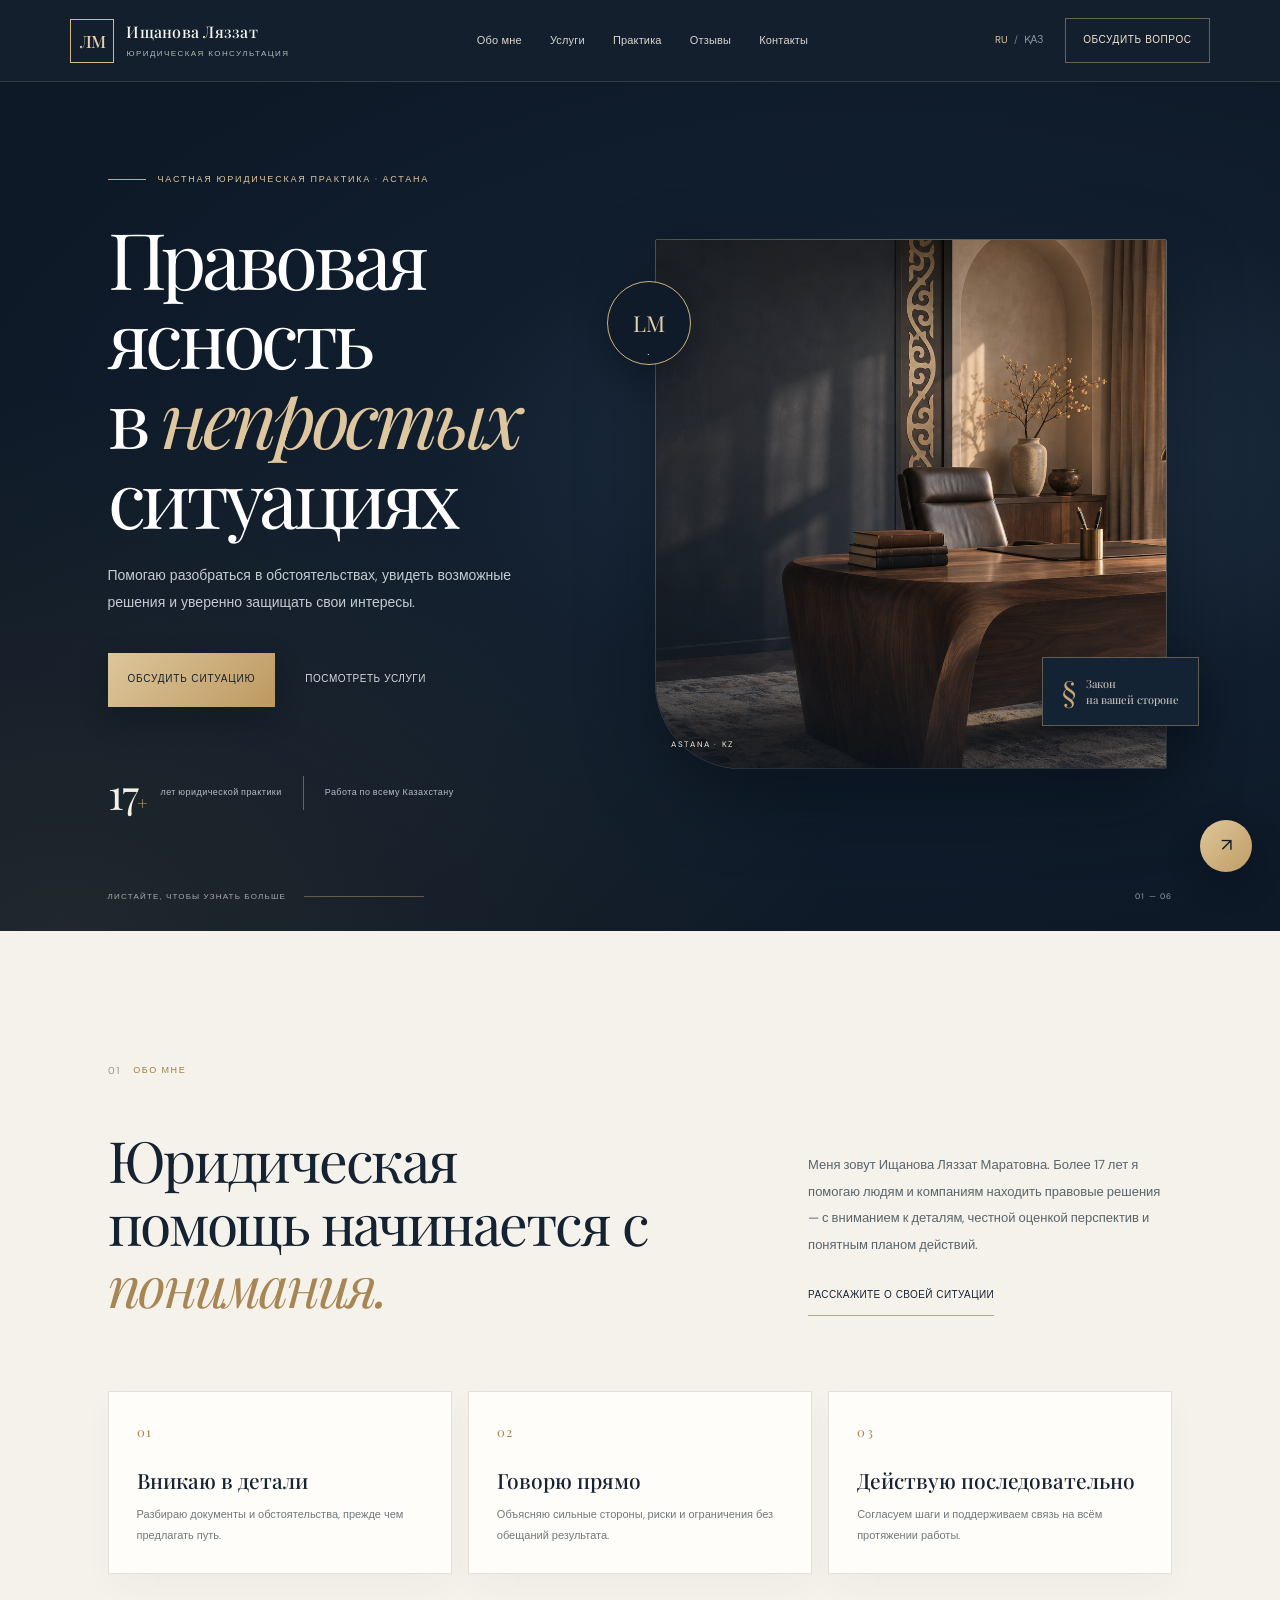
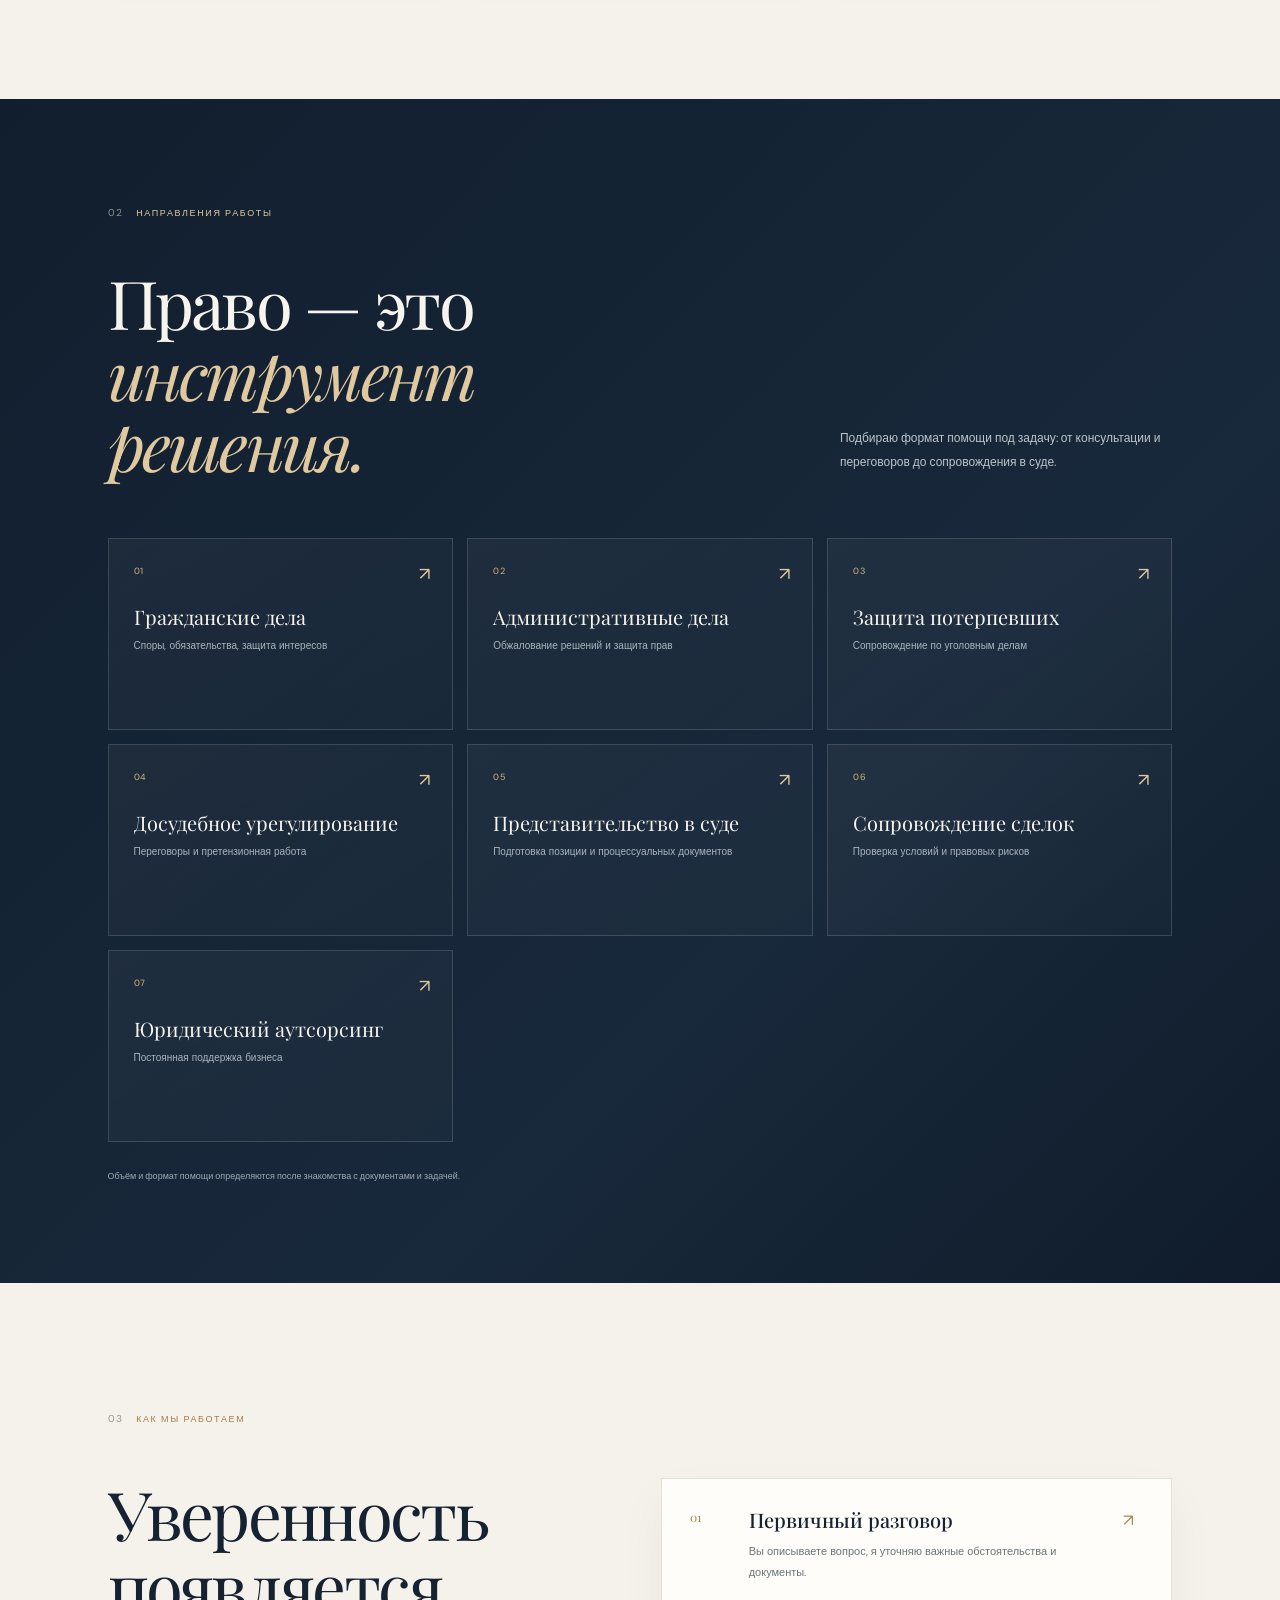
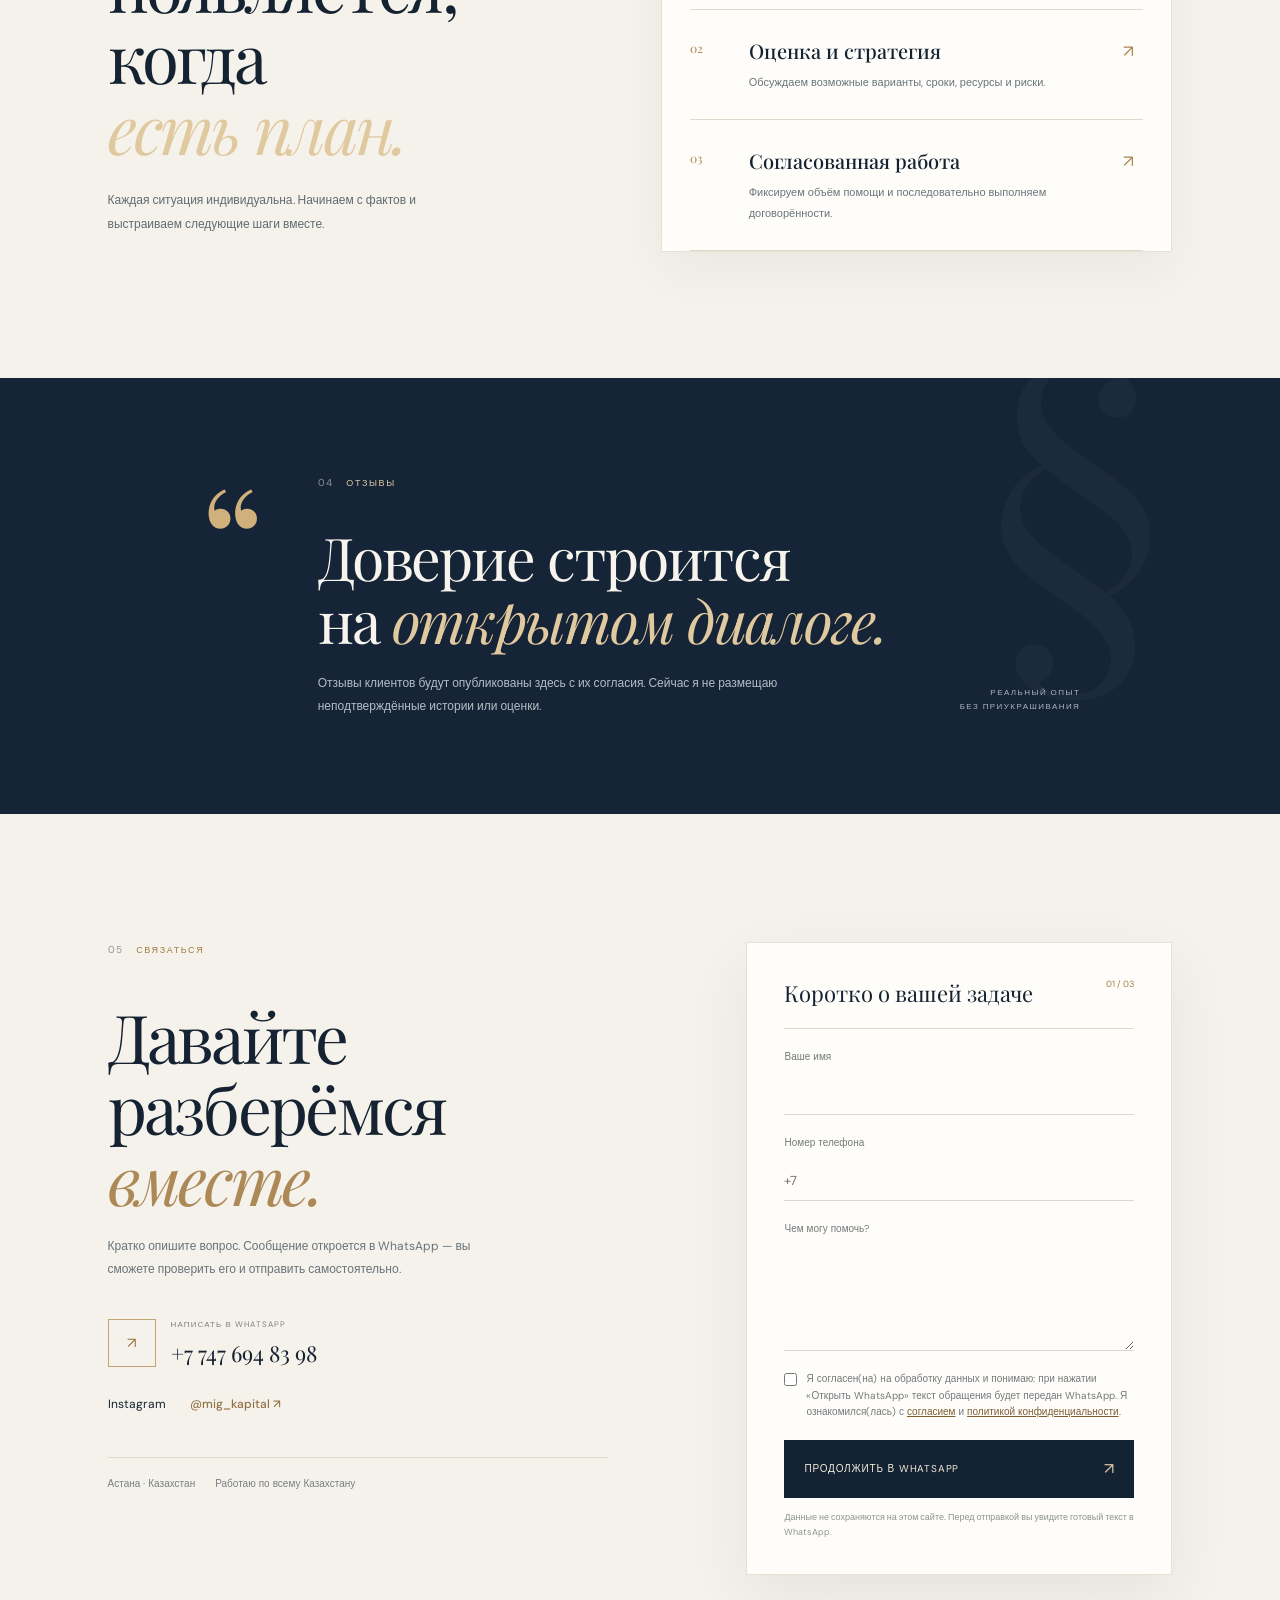
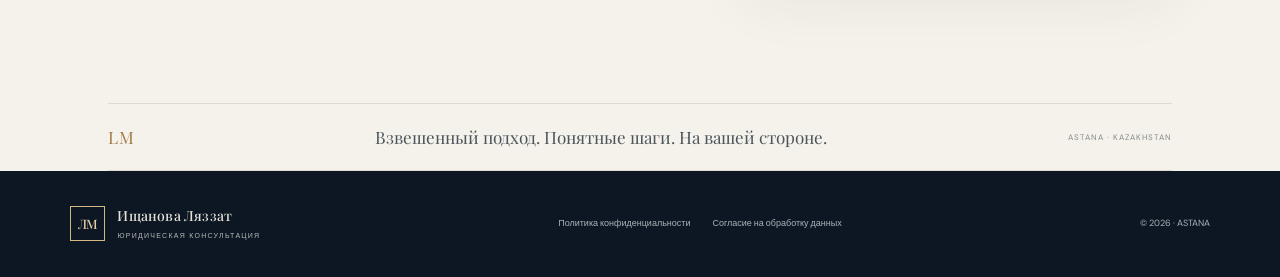
==== commit e18ae9ea: "Correct Lazzat Ishanova name" ====
--- a/index.html
+++ b/index.html
@@ -4,11 +4,11 @@
   <meta charset="UTF-8" />
   <meta name="viewport" content="width=device-width, initial-scale=1" />
   <meta name="theme-color" content="#101c2b" />
-  <meta name="description" content="Юридическая консультация Ищановой Лязат Маратовны в Астане. Правовая помощь гражданам и бизнесу по всему Казахстану. Опыт более 17 лет." />
-  <meta property="og:title" content="Ищанова Лязат Маратовна — юридическая консультация" />
+  <meta name="description" content="Юридическая консультация Ищановой Ляззат Маратовны в Астане. Правовая помощь гражданам и бизнесу по всему Казахстану. Опыт более 17 лет." />
+  <meta property="og:title" content="Ищанова Ляззат Маратовна — юридическая консультация" />
   <meta property="og:description" content="Взвешенная юридическая помощь в Астане и по всему Казахстану." />
   <meta property="og:type" content="website" />
-  <title>Ищанова Лязат Маратовна — юридическая консультация в Астане</title>
+  <title>Ищанова Ляззат Маратовна — юридическая консультация в Астане</title>
   <link rel="icon" href="./favicon.svg" type="image/svg+xml" />
   <link rel="preconnect" href="https://fonts.googleapis.com" />
   <link rel="preconnect" href="https://fonts.gstatic.com" crossorigin />
@@ -16,11 +16,11 @@
   <link href="https://fonts.googleapis.com/css2?family=Noto+Sans:ital,wght@0,400..700;1,400..700&family=Noto+Serif:ital,wght@0,400..700;1,400..700&display=swap" rel="stylesheet" />
   <link rel="stylesheet" href="./styles.css" />
   <link rel="stylesheet" href="./redesign.css" />
-  <script type="application/ld+json" id="schema">{"@context":"https://schema.org","@type":"LegalService","name":"Юридическая консультация Ищановой Лязат Маратовны","telephone":"+77476948398","areaServed":{"@type":"Country","name":"Казахстан"},"address":{"@type":"PostalAddress","addressLocality":"Астана","addressCountry":"KZ"},"founder":{"@type":"Person","name":"Ищанова Лязат Маратовна"},"knowsLanguage":["ru","kk"]}</script>
+  <script type="application/ld+json" id="schema">{"@context":"https://schema.org","@type":"LegalService","name":"Юридическая консультация Ищановой Ляззат Маратовны","telephone":"+77476948398","areaServed":{"@type":"Country","name":"Казахстан"},"address":{"@type":"PostalAddress","addressLocality":"Астана","addressCountry":"KZ"},"founder":{"@type":"Person","name":"Ищанова Ляззат Маратовна"},"knowsLanguage":["ru","kk"]}</script>
 </head>
 <body>
   <header class="header" id="top">
-    <a class="brand" href="#top" aria-label="На главную"><span class="brand-mark">ЛМ</span><span class="brand-copy"><strong>Ищанова Лязат</strong><small>ЮРИДИЧЕСКАЯ КОНСУЛЬТАЦИЯ</small></span></a>
+    <a class="brand" href="#top" aria-label="На главную"><span class="brand-mark">ЛМ</span><span class="brand-copy"><strong>Ищанова Ляззат</strong><small>ЮРИДИЧЕСКАЯ КОНСУЛЬТАЦИЯ</small></span></a>
     <button class="menu-toggle" aria-label="Открыть меню" aria-expanded="false"><span></span><span></span></button>
     <nav class="nav" aria-label="Основная навигация"><a href="#about" data-i="navAbout">Обо мне</a><a href="#services" data-i="navServices">Услуги</a><a href="#approach" data-i="navPractice">Практика</a><a href="#reviews" data-i="navReviews">Отзывы</a><a href="#contact" data-i="navContacts">Контакты</a></nav>
     <div class="header-actions"><div class="lang-switch" aria-label="Выбор языка"><button class="lang active" data-lang="ru">RU</button><span>/</span><button class="lang" data-lang="kk">ҚАЗ</button></div><a class="header-cta" href="https://wa.me/77476948398" target="_blank" rel="noopener noreferrer" data-i="headerCta">Обсудить вопрос <span>↗</span></a></div>
@@ -37,7 +37,7 @@
       <div class="hero-bottom"><span data-i="scrollLabel">ЛИСТАЙТЕ, ЧТОБЫ УЗНАТЬ БОЛЬШЕ</span><span class="hero-bottom-line"></span><span>01 — 06</span></div>
     </section>
 
-    <section class="intro section-shell" id="about"><div class="section-kicker"><span>01</span><span data-i="aboutKicker">ОБО МНЕ</span></div><div class="intro-main"><p class="section-title" data-i="aboutTitle">Юридическая помощь начинается с <em>понимания.</em></p><div class="intro-side"><p data-i="aboutText">Меня зовут Ищанова Лязат Маратовна. Более 17 лет я помогаю людям и компаниям находить правовые решения — с вниманием к деталям, честной оценкой перспектив и понятным планом действий.</p><a class="underlined" href="#contact" data-i="aboutLink">Расскажите о своей ситуации <span>↗</span></a></div></div><div class="value-row"><div class="value"><span class="value-icon">01</span><h3 data-i="value1Title">Вникаю в детали</h3><p data-i="value1Text">Разбираю документы и обстоятельства, прежде чем предлагать путь.</p></div><div class="value"><span class="value-icon">02</span><h3 data-i="value2Title">Говорю прямо</h3><p data-i="value2Text">Объясняю сильные стороны, риски и ограничения без обещаний результата.</p></div><div class="value"><span class="value-icon">03</span><h3 data-i="value3Title">Действую последовательно</h3><p data-i="value3Text">Согласуем шаги и поддерживаем связь на всём протяжении работы.</p></div></div></section>
+    <section class="intro section-shell" id="about"><div class="section-kicker"><span>01</span><span data-i="aboutKicker">ОБО МНЕ</span></div><div class="intro-main"><p class="section-title" data-i="aboutTitle">Юридическая помощь начинается с <em>понимания.</em></p><div class="intro-side"><p data-i="aboutText">Меня зовут Ищанова Ляззат Маратовна. Более 17 лет я помогаю людям и компаниям находить правовые решения — с вниманием к деталям, честной оценкой перспектив и понятным планом действий.</p><a class="underlined" href="#contact" data-i="aboutLink">Расскажите о своей ситуации <span>↗</span></a></div></div><div class="value-row"><div class="value"><span class="value-icon">01</span><h3 data-i="value1Title">Вникаю в детали</h3><p data-i="value1Text">Разбираю документы и обстоятельства, прежде чем предлагать путь.</p></div><div class="value"><span class="value-icon">02</span><h3 data-i="value2Title">Говорю прямо</h3><p data-i="value2Text">Объясняю сильные стороны, риски и ограничения без обещаний результата.</p></div><div class="value"><span class="value-icon">03</span><h3 data-i="value3Title">Действую последовательно</h3><p data-i="value3Text">Согласуем шаги и поддерживаем связь на всём протяжении работы.</p></div></div></section>
 
     <section class="services-section" id="services"><div class="section-shell"><div class="services-head"><div class="section-kicker light"><span>02</span><span data-i="servicesKicker">НАПРАВЛЕНИЯ РАБОТЫ</span></div><div class="services-heading"><h2 data-i="servicesTitle">Право — это<br/><em>инструмент решения.</em></h2><p data-i="servicesLead">Подбираю формат помощи под задачу: от консультации и переговоров до сопровождения в суде.</p></div></div><div class="service-list">
       <a class="service-item" href="#contact"><span class="service-no">01</span><span class="service-name" data-i="s1">Гражданские дела</span><span class="service-detail" data-i="sd1">Споры, обязательства, защита интересов</span><span class="service-arrow">↗</span></a>
@@ -58,7 +58,7 @@
     </section>
     <section class="closing-line"><span>LM</span><p data-i="closingText">Взвешенный подход. Понятные шаги. На вашей стороне.</p><span>ASTANA · KAZAKHSTAN</span></section>
   </main>
-  <footer class="footer"><a class="brand footer-brand" href="#top"><span class="brand-mark">ЛМ</span><span class="brand-copy"><strong>Ищанова Лязат</strong><small>ЮРИДИЧЕСКАЯ КОНСУЛЬТАЦИЯ</small></span></a><div class="footer-links"><a href="./privacy.html" data-i="privacyLink">Политика конфиденциальности</a><a href="./consent.html" data-i="consentLink">Согласие на обработку данных</a></div><span>© <span id="year"></span> · ASTANA</span></footer>
+  <footer class="footer"><a class="brand footer-brand" href="#top"><span class="brand-mark">ЛМ</span><span class="brand-copy"><strong>Ищанова Ляззат</strong><small>ЮРИДИЧЕСКАЯ КОНСУЛЬТАЦИЯ</small></span></a><div class="footer-links"><a href="./privacy.html" data-i="privacyLink">Политика конфиденциальности</a><a href="./consent.html" data-i="consentLink">Согласие на обработку данных</a></div><span>© <span id="year"></span> · ASTANA</span></footer>
   <a class="floating-wa" href="https://wa.me/77476948398" target="_blank" rel="noopener noreferrer" aria-label="Открыть WhatsApp">↗</a>
   <script src="./script.js" defer></script>
 <script src=./form-copy.js defer></script><script src=./hero-copy.js defer></script><script src=./form.js defer></script></body>
